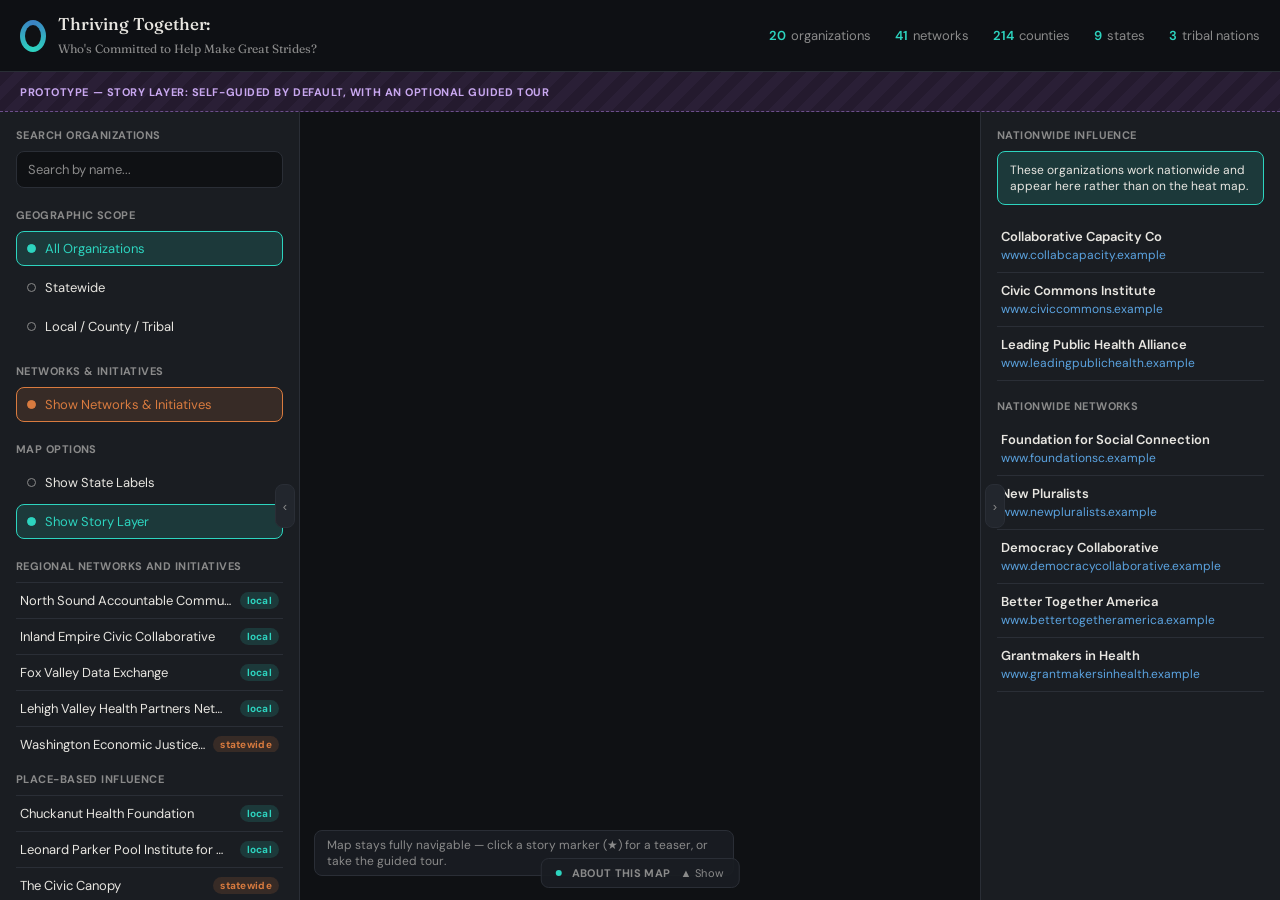
==== index.html @ 6f6ef66e "Initial commit: Rippel story-layer prototype Standalone client demo of a story layer on top of the T" ====
<!DOCTYPE html>
<html lang="en">
<head>
<meta charset="UTF-8" />
<meta name="viewport" content="width=device-width, initial-scale=1.0" />
<title>Story Layer Prototype — Internal Demo</title>
<link href="https://api.mapbox.com/mapbox-gl-js/v3.6.0/mapbox-gl.css" rel="stylesheet" />
<link rel="preconnect" href="https://fonts.googleapis.com" />
<link rel="preconnect" href="https://fonts.gstatic.com" crossorigin />
<link href="https://fonts.googleapis.com/css2?family=Fraunces:opsz,wght@9..144,400;9..144,500;9..144,600&family=DM+Sans:wght@400;500;600&display=swap" rel="stylesheet" />
<link rel="stylesheet" href="css/style.css" />
</head>
<body>

<!-- ============================================================
     REAL SITE CHROME — replicates the live Thriving Together map
     (header, stat bar, Filters panel, Nationwide Influence panel).
     Everything in this block mirrors the live map's actual layout.
     ============================================================ -->
<header class="top-nav">
  <div class="header-brand">
    <div class="logo-mark"></div>
    <div>
      <h1>Thriving Together:<br /><span>Who's Committed to Help Make Great Strides?</span></h1>
    </div>
  </div>
  <div class="stat-bar">
    <div class="stat"><span class="stat-value" id="stat-organizations">—</span><span class="stat-label">organizations</span></div>
    <div class="stat"><span class="stat-value" id="stat-networks">—</span><span class="stat-label">networks</span></div>
    <div class="stat"><span class="stat-value" id="stat-counties">—</span><span class="stat-label">counties</span></div>
    <div class="stat"><span class="stat-value" id="stat-states">—</span><span class="stat-label">states</span></div>
    <div class="stat"><span class="stat-value" id="stat-tribal">—</span><span class="stat-label">tribal nations</span></div>
  </div>
</header>

<!-- ============================================================
     PROTOTYPE-ONLY LABEL — not part of the live site. Everything below
     this line is the new "story layer" concept being pitched, clearly
     separated from the real chrome above.
     ============================================================ -->
<div class="demo-bar">
  <span class="demo-bar-label">PROTOTYPE — story layer: self-guided by default, with an optional guided tour</span>
</div>

<main class="stage">

  <!-- Persistent left Filters panel -->
  <aside class="filters-panel" id="filters-panel">
    <button class="panel-collapse-tab left" id="collapse-filters" title="Collapse">‹</button>
    <div class="filters-panel-inner">
      <div class="panel-section">
        <div class="panel-section-title">Search Organizations</div>
        <input type="text" class="search-input" id="org-search" placeholder="Search by name..." />
      </div>

      <div class="panel-section">
        <div class="panel-section-title">Geographic Scope</div>
        <label class="radio-option">
          <input type="radio" name="geo-scope" value="all" checked />
          <span class="radio-dot"></span> All Organizations
        </label>
        <label class="radio-option">
          <input type="radio" name="geo-scope" value="statewide" />
          <span class="radio-dot"></span> Statewide
        </label>
        <label class="radio-option">
          <input type="radio" name="geo-scope" value="local" />
          <span class="radio-dot"></span> Local / County / Tribal
        </label>
      </div>

      <div class="panel-section">
        <div class="panel-section-title">Networks &amp; Initiatives</div>
        <label class="toggle-option amber" id="toggle-networks-label">
          <input type="checkbox" id="toggle-networks" data-layer="regions" checked />
          <span class="toggle-dot"></span> Show Networks &amp; Initiatives
        </label>
      </div>

      <div class="panel-section">
        <div class="panel-section-title">Map Options</div>
        <label class="toggle-option">
          <input type="checkbox" id="toggle-state-labels" />
          <span class="toggle-dot"></span> Show State Labels
        </label>
        <label class="toggle-option teal" id="toggle-story-label">
          <input type="checkbox" id="toggle-story-layer" data-layer="stories" checked />
          <span class="toggle-dot"></span> Show Story Layer
        </label>
      </div>

      <div class="panel-section">
        <div class="panel-section-title">Regional Networks and Initiatives</div>
        <div class="scroll-list" id="list-regional-networks"></div>
      </div>

      <div class="panel-section">
        <div class="panel-section-title">Place-Based Influence</div>
        <div class="scroll-list" id="list-place-based"></div>
        <div class="list-count">23 organizations</div>
      </div>
    </div>
  </aside>

  <!-- Persistent right Nationwide Influence panel -->
  <aside class="influence-panel" id="influence-panel">
    <button class="panel-collapse-tab right" id="collapse-influence" title="Collapse">›</button>
    <div class="influence-panel-inner">
      <div class="panel-section-title">Nationwide Influence</div>
      <div class="info-box">These organizations work nationwide and appear here rather than on the heat map.</div>
      <div class="influence-list" id="list-nationwide-orgs"></div>
      <div class="panel-section-title" style="margin-top:18px;">Nationwide Networks</div>
      <div class="influence-list" id="list-nationwide-networks"></div>
    </div>
  </aside>

  <!-- ===================== UNIFIED STORY LAYER MODE ===================== -->
  <section class="screen active" id="screen-story">
    <div id="map-story" class="map"></div>

    <div id="tour-banner" class="tour-banner">
      <span class="tour-banner-text">🧭 Prefer a guided walkthrough?</span>
      <button class="tour-banner-cta">Take a guided tour of stories</button>
      <button class="tour-banner-dismiss" title="Dismiss">×</button>
    </div>

    <button id="exit-tour-btn" class="exit-tour-btn">Exit tour ×</button>

    <aside id="guided-panel" class="guided-panel hidden"></aside>

    <p class="mode-caption">Map stays fully navigable — click a story marker (★) for a teaser, or take the guided tour.</p>
  </section>

  <div class="about-bar" id="about-bar">
    <span class="about-bar-dot"></span> ABOUT THIS MAP
    <span class="about-bar-toggle">▲ Show</span>
  </div>

</main>

<script src="https://api.mapbox.com/mapbox-gl-js/v3.6.0/mapbox-gl.js"></script>
<script src="js/config.js"></script>
<script src="js/data.js"></script>
<script src="js/map-common.js"></script>
<script src="js/mode-story.js"></script>
<script src="js/filters-panel.js"></script>
<script src="js/app.js"></script>
</body>
</html>
---- css/style.css ----
/* ---------------------------------------------------------------------------
   Design tokens pulled directly from the live Thriving Together map
   (annacncl.github.io/Count-Me-In-Live-Map) so this prototype reads as
   something that could actually sit on top of it.
--------------------------------------------------------------------------- */
:root {
  --bg: #0f1114;
  --surface: #1a1d22;
  --surface-hover: #22262d;
  --border: #2a2e36;
  --text: #e8e6e1;
  --text-dim: #8a8a8a;
  --accent: #3b82c4;
  --accent-light: #5ba3e0;
  --teal: #2dd4bf;
  --teal-dim: rgba(45, 212, 191, 0.15);
  --amber: #d97b3f;
  --amber-dim: rgba(217, 123, 63, 0.15);
  --radius: 8px;
  --radius-lg: 14px;
  --font-serif: "Fraunces", serif;
  --font-sans: "DM Sans", -apple-system, BlinkMacSystemFont, sans-serif;
  --filters-w: 300px;
  --influence-w: 300px;
  --header-h: 72px;
  --demo-bar-h: 40px;
}

* { box-sizing: border-box; }
html, body {
  height: 100%;
  margin: 0;
  font-family: var(--font-sans);
  background: var(--bg);
  color: var(--text);
}

/* ===========================================================================
   REAL SITE CHROME — header, stat bar, Filters panel, Nationwide Influence
   panel. Styled to match the live map as closely as possible.
=========================================================================== */

.top-nav {
  height: var(--header-h);
  display: flex;
  align-items: center;
  justify-content: space-between;
  padding: 0 20px;
  background: rgba(15, 17, 20, 0.92);
  border-bottom: 1px solid var(--border);
  color: var(--text);
}
.header-brand { display: flex; align-items: center; gap: 12px; }
.logo-mark {
  width: 26px;
  height: 32px;
  border-radius: 50%;
  position: relative;
  background: conic-gradient(from 180deg, var(--teal), var(--accent), var(--teal));
  flex-shrink: 0;
}
.logo-mark::after {
  content: "";
  position: absolute;
  inset: 5px;
  border-radius: 50%;
  background: var(--bg);
}
.header-brand h1 {
  margin: 0;
  font-family: var(--font-serif);
  font-size: 17px;
  font-weight: 500;
  line-height: 1.35;
  color: var(--text);
}
.header-brand h1 span {
  font-size: 12px;
  font-weight: 400;
  color: var(--text-dim);
}

.stat-bar { display: flex; gap: 24px; }
.stat { display: flex; align-items: baseline; gap: 5px; font-size: 13px; }
.stat-value { color: var(--teal); font-weight: 600; }
.stat-label { color: var(--text-dim); }

/* ------------------------------- Demo bar --------------------------------- */
.demo-bar {
  height: var(--demo-bar-h);
  display: flex;
  align-items: center;
  gap: 14px;
  padding: 0 20px;
  background: repeating-linear-gradient(135deg, #241a2e, #241a2e 10px, #2a1f36 10px, #2a1f36 20px);
  border-bottom: 1px dashed #6b4f8a;
}
.demo-bar-label {
  font-size: 11px;
  font-weight: 700;
  letter-spacing: 0.05em;
  text-transform: uppercase;
  color: #c9a8f0;
}

/* --------------------------------- Stage --------------------------------- */
.stage {
  position: relative;
  height: calc(100vh - var(--header-h) - var(--demo-bar-h));
  width: 100%;
  overflow: hidden;
}
.screen {
  position: absolute;
  inset: 0;
  display: none;
}
.screen.active { display: block; }
.map {
  position: absolute;
  top: 0;
  bottom: 0;
  left: var(--filters-w);
  right: var(--influence-w);
  transition: left 0.2s, right 0.2s;
}

.mode-caption {
  position: absolute;
  left: calc(var(--filters-w) + 14px);
  bottom: 12px;
  z-index: 5;
  background: rgba(26, 29, 34, 0.92);
  border: 1px solid var(--border);
  padding: 6px 12px;
  border-radius: var(--radius);
  font-size: 12px;
  color: var(--text-dim);
  max-width: 420px;
  pointer-events: none;
  transition: left 0.2s;
}

/* ------------------------------ Side panels -------------------------------- */
.filters-panel, .influence-panel {
  position: absolute;
  top: 0;
  bottom: 0;
  z-index: 4;
  background: var(--surface);
  overflow: hidden;
  transition: width 0.2s;
}
.filters-panel { left: 0; width: var(--filters-w); border-right: 1px solid var(--border); }
.influence-panel { right: 0; width: var(--influence-w); border-left: 1px solid var(--border); }
.filters-panel.collapsed, .influence-panel.collapsed { width: 28px; }
.filters-panel.collapsed .filters-panel-inner,
.influence-panel.collapsed .influence-panel-inner { display: none; }

.filters-panel-inner, .influence-panel-inner {
  height: 100%;
  overflow-y: auto;
  padding: 16px 16px 30px;
}

.panel-collapse-tab {
  position: absolute;
  top: 50%;
  transform: translateY(-50%);
  width: 20px;
  height: 44px;
  background: var(--surface-hover);
  border: 1px solid var(--border);
  color: var(--text-dim);
  border-radius: var(--radius);
  cursor: pointer;
  z-index: 5;
  font-size: 13px;
}
.panel-collapse-tab.left { right: 4px; }
.panel-collapse-tab.right { left: 4px; }
.panel-collapse-tab:hover { color: var(--text); background: var(--surface); }

.panel-section { margin-bottom: 20px; }
.panel-section-title {
  font-weight: 700;
  font-size: 11px;
  text-transform: uppercase;
  letter-spacing: 0.04em;
  color: var(--text-dim);
  margin-bottom: 9px;
}

.search-input {
  width: 100%;
  background: var(--bg);
  border: 1px solid var(--border);
  color: var(--text);
  padding: 9px 11px;
  border-radius: var(--radius);
  font-family: var(--font-sans);
  font-size: 13px;
}
.search-input::placeholder { color: var(--text-dim); }
.search-input:focus { outline: none; border-color: var(--teal); }

.radio-option, .toggle-option {
  display: flex;
  align-items: center;
  gap: 9px;
  padding: 8px 10px;
  border: 1px solid transparent;
  border-radius: var(--radius);
  font-size: 13px;
  cursor: pointer;
  color: var(--text);
  margin-bottom: 4px;
}
.radio-option input, .toggle-option input { display: none; }
.radio-dot, .toggle-dot {
  width: 9px;
  height: 9px;
  border-radius: 50%;
  border: 1.5px solid var(--text-dim);
  flex-shrink: 0;
}
.radio-option:has(input:checked) {
  background: var(--teal-dim);
  border-color: var(--teal);
  color: var(--teal);
}
.radio-option:has(input:checked) .radio-dot { background: var(--teal); border-color: var(--teal); }

.toggle-option:has(input:checked) {
  background: var(--surface-hover);
  border-color: var(--border);
}
.toggle-option.amber:has(input:checked) { background: var(--amber-dim); border-color: var(--amber); color: var(--amber); }
.toggle-option.amber:has(input:checked) .toggle-dot { background: var(--amber); border-color: var(--amber); }
.toggle-option.teal:has(input:checked) { background: var(--teal-dim); border-color: var(--teal); color: var(--teal); }
.toggle-option.teal:has(input:checked) .toggle-dot { background: var(--teal); border-color: var(--teal); }

.scroll-list {
  max-height: 170px;
  overflow-y: auto;
  border-top: 1px solid var(--border);
}
.list-item {
  display: flex;
  align-items: center;
  justify-content: space-between;
  gap: 8px;
  padding: 9px 4px;
  border-bottom: 1px solid var(--border);
  font-size: 13px;
}
.list-item-name { overflow: hidden; text-overflow: ellipsis; white-space: nowrap; }
.list-item.hidden-by-search { display: none; }
.scope-badge {
  flex-shrink: 0;
  font-size: 10px;
  font-weight: 700;
  letter-spacing: 0.03em;
  padding: 2px 7px;
  border-radius: 20px;
}
.scope-badge.local { background: var(--teal-dim); color: var(--teal); }
.scope-badge.statewide { background: var(--amber-dim); color: var(--amber); }
.list-count { font-size: 12px; color: var(--text-dim); margin-top: 6px; }

.info-box {
  background: var(--teal-dim);
  border: 1px solid var(--teal);
  border-radius: var(--radius);
  padding: 10px 12px;
  font-size: 12px;
  color: var(--text);
  margin-bottom: 14px;
}
.influence-list .list-item { display: block; }
.influence-list .list-item-name { display: block; font-weight: 600; color: var(--text); white-space: normal; }
.influence-list .list-item-url { display: block; font-size: 12px; color: var(--accent-light); margin-top: 2px; }

.about-bar {
  position: absolute;
  left: 50%;
  bottom: 12px;
  transform: translateX(-50%);
  z-index: 5;
  display: flex;
  align-items: center;
  gap: 10px;
  background: rgba(26, 29, 34, 0.92);
  border: 1px solid var(--border);
  border-radius: var(--radius);
  padding: 7px 14px;
  font-size: 11px;
  font-weight: 700;
  letter-spacing: 0.03em;
  color: var(--text-dim);
}
.about-bar-dot { width: 6px; height: 6px; border-radius: 50%; background: var(--teal); }
.about-bar-toggle { color: var(--text-dim); font-weight: 400; }

/* -------------------------- Mapbox control chrome -------------------------- */
.mapboxgl-ctrl-group {
  background: var(--surface);
  border: 1px solid var(--border);
  border-radius: var(--radius);
  overflow: hidden;
}
.mapboxgl-ctrl-group button {
  background: var(--surface) !important;
}
.mapboxgl-ctrl-group button:hover { background: var(--surface-hover) !important; }
.mapboxgl-ctrl-icon { filter: invert(1) brightness(1.6); }
.mapboxgl-ctrl-attrib { background: rgba(15, 17, 20, 0.7) !important; }
.mapboxgl-ctrl-attrib a { color: var(--text-dim) !important; }

/* --------------------------------- Popups --------------------------------- */
.mapboxgl-popup {
  z-index: 20; /* always paint above the side panels, never hidden/clipped under them */
  max-width: 260px !important;
}
.mapboxgl-popup-content {
  padding: 0;
  overflow: hidden;
  border-radius: var(--radius-lg);
  background: var(--surface);
  border: 1px solid var(--border);
  color: var(--text);
  max-height: min(70vh, 420px);
  display: flex;
  flex-direction: column;
}
.mapboxgl-popup-tip { border-top-color: var(--surface) !important; border-bottom-color: var(--surface) !important; }
.mapboxgl-popup-close-button { color: var(--text-dim); font-size: 16px; }
.mapboxgl-popup-close-button:hover { color: var(--text); background: transparent; }

.plain-popup { padding: 12px 14px; font-size: 13px; font-family: var(--font-sans); }
.plain-popup strong { color: var(--text); }
.plain-popup ul { margin: 6px 0 0; padding-left: 16px; }
.plain-popup a { color: var(--accent-light); }

.teaser-popup { width: 240px; display: flex; flex-direction: column; min-height: 0; }
.teaser-series-tag {
  flex-shrink: 0;
  background: var(--teal-dim);
  color: var(--teal);
  font-size: 10px;
  font-weight: 700;
  text-transform: uppercase;
  letter-spacing: 0.04em;
  text-align: center;
  padding: 6px 10px;
}
.teaser-image { width: 100%; height: 140px; object-fit: cover; display: block; flex-shrink: 0; }
.teaser-body { padding: 12px 14px 14px; overflow-y: auto; min-height: 0; }
.teaser-body h3 { margin: 6px 0 2px; font-size: 15px; font-family: var(--font-serif); font-weight: 500; color: var(--text); }
.format-badge {
  display: inline-block;
  font-size: 11px;
  font-weight: 600;
  background: var(--teal-dim);
  color: var(--teal);
  padding: 2px 8px;
  border-radius: 20px;
}
.teaser-geo { margin: 0; font-size: 12px; color: var(--text-dim); }
.teaser-excerpt { font-size: 13px; line-height: 1.4; margin: 8px 0 10px; color: var(--text); }
.teaser-link { font-size: 13px; font-weight: 600; color: var(--teal); text-decoration: none; }
.teaser-link:hover { text-decoration: underline; }

.teaser-tabs { display: flex; border-bottom: 1px solid var(--border); flex-shrink: 0; }
.teaser-tab {
  flex: 1;
  background: var(--bg);
  border: none;
  padding: 8px 4px;
  font-size: 11px;
  font-family: var(--font-sans);
  cursor: pointer;
  color: var(--text-dim);
}
.teaser-tab.active { background: var(--surface); color: var(--text); font-weight: 600; box-shadow: inset 0 -2px 0 var(--teal); }

/* ------------------------------ Guided panel ------------------------------ */
.guided-panel {
  position: absolute;
  top: 0;
  right: var(--influence-w);
  width: 360px;
  height: 100%;
  background: var(--surface);
  border-left: 1px solid var(--border);
  padding: 20px 22px;
  overflow-y: auto;
  color: var(--text);
  z-index: 3;
  transition: right 0.2s;
}
.guided-panel.hidden { display: none; }
.guided-eyebrow {
  font-size: 11px;
  font-weight: 700;
  text-transform: uppercase;
  letter-spacing: 0.05em;
  color: var(--teal);
}
.guided-intro {
  font-size: 13px;
  line-height: 1.5;
  color: var(--text-dim);
  margin: 6px 0 4px;
}
.guided-progress { display: flex; gap: 5px; margin: 6px 0 10px; }
.guided-progress .dot { width: 7px; height: 7px; border-radius: 50%; background: var(--border); }
.guided-progress .dot.seen { background: var(--accent); }
.guided-progress .dot.active { background: var(--teal); }
.guided-step-label {
  font-size: 11px;
  text-transform: uppercase;
  letter-spacing: 0.04em;
  color: var(--text-dim);
  margin-bottom: 10px;
}
.guided-image { width: 100%; height: 150px; object-fit: cover; border-radius: var(--radius); margin-bottom: 10px; }
.guided-panel h3 { margin: 8px 0 2px; font-size: 17px; font-family: var(--font-serif); font-weight: 500; color: var(--text); }
.guided-nav { display: flex; justify-content: space-between; margin-top: 20px; }
.guided-nav button {
  border: 1px solid var(--border);
  background: var(--surface);
  color: var(--text);
  padding: 9px 16px;
  border-radius: var(--radius);
  font-family: var(--font-sans);
  font-size: 13px;
  cursor: pointer;
}
.guided-nav button:hover { background: var(--surface-hover); }
.guided-nav button.primary { background: var(--teal); color: var(--bg); border-color: var(--teal); font-weight: 600; }
.guided-nav button.primary:hover { background: var(--accent-light); }
.guided-nav button:disabled { opacity: 0.4; cursor: default; }

/* ----------------------------- Guided tour entry ---------------------------- */
.exit-tour-btn {
  position: absolute;
  top: 14px;
  right: calc(var(--influence-w) + 14px);
  z-index: 6;
  background: rgba(26, 29, 34, 0.92);
  border: 1px solid var(--border);
  color: var(--text);
  padding: 8px 14px;
  border-radius: 20px;
  font-family: var(--font-sans);
  font-size: 12px;
  cursor: pointer;
  opacity: 0;
  pointer-events: none;
  transition: opacity 0.2s, right 0.2s;
}
.exit-tour-btn.visible { opacity: 1; pointer-events: auto; }

.tour-banner {
  position: absolute;
  left: 50%;
  top: 14px;
  transform: translateX(-50%);
  z-index: 6;
  display: flex;
  align-items: center;
  gap: 10px;
  background: rgba(26, 29, 34, 0.96);
  border: 1px solid var(--border);
  border-radius: 22px;
  padding: 8px 8px 8px 16px;
  opacity: 0;
  pointer-events: none;
  transition: opacity 0.2s;
}
.tour-banner.visible { opacity: 1; pointer-events: auto; }
.tour-banner-text { font-size: 13px; color: var(--text); white-space: nowrap; }
.tour-banner-cta {
  background: var(--teal);
  color: var(--bg);
  border: none;
  padding: 7px 16px;
  border-radius: 18px;
  font-family: var(--font-sans);
  font-size: 12px;
  font-weight: 600;
  cursor: pointer;
  white-space: nowrap;
}
.tour-banner-cta:hover { background: var(--accent-light); }
.tour-banner-dismiss {
  background: transparent;
  border: none;
  color: var(--text-dim);
  font-size: 16px;
  line-height: 1;
  cursor: pointer;
  padding: 4px 6px;
}
.tour-banner-dismiss:hover { color: var(--text); }
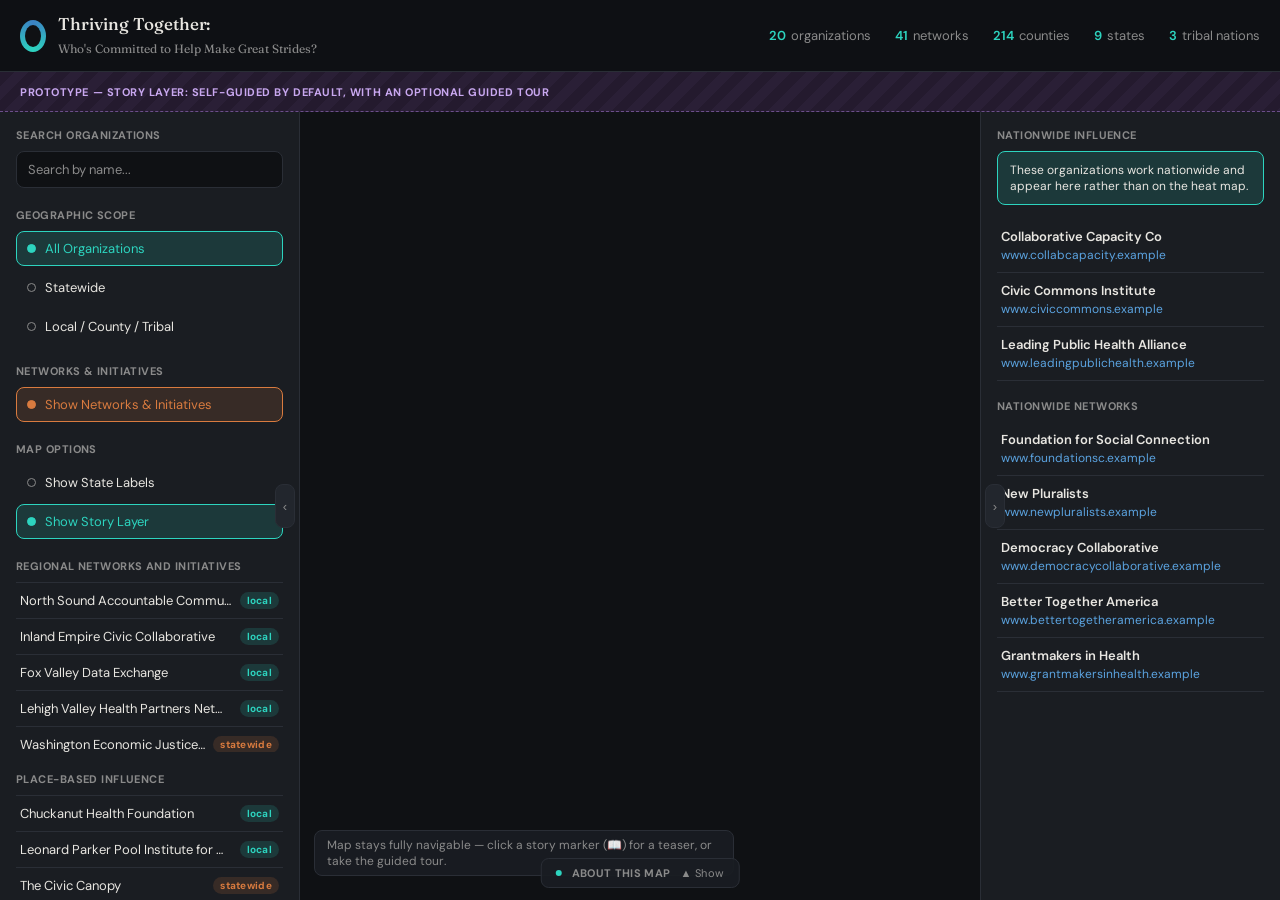
==== commit 1d5bc977: "Swap star marker for an open-book icon on story points Story markers now use a custom SVG icon-image" ====
--- a/index.html
+++ b/index.html
@@ -128,7 +128,7 @@
 
     <aside id="guided-panel" class="guided-panel hidden"></aside>
 
-    <p class="mode-caption">Map stays fully navigable — click a story marker (★) for a teaser, or take the guided tour.</p>
+    <p class="mode-caption">Map stays fully navigable — click a story marker (📖) for a teaser, or take the guided tour.</p>
   </section>
 
   <div class="about-bar" id="about-bar">
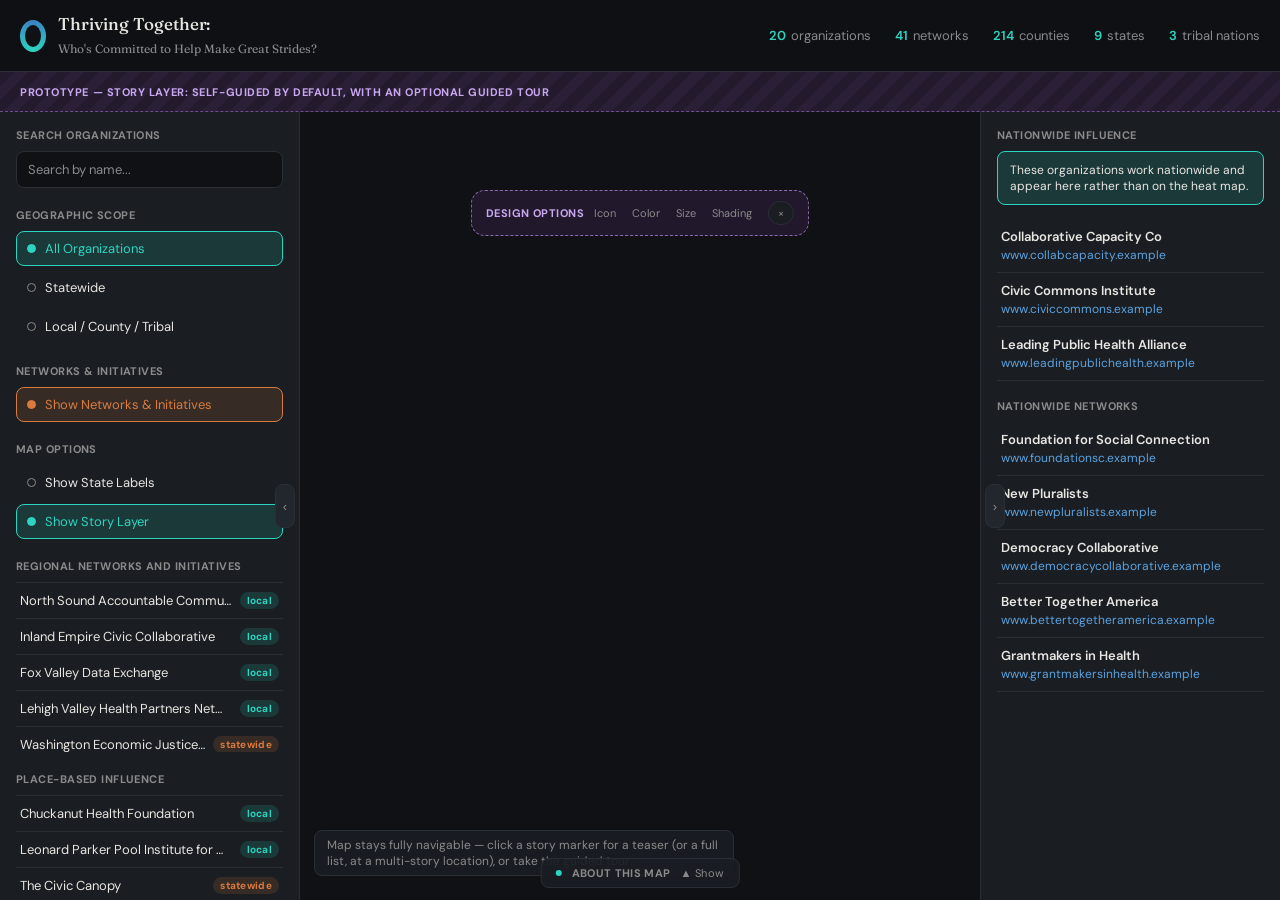
==== commit d4580084: "Implement client meeting feedback round 2 - Multi-story locations get a pulsing hotspot ring instead" ====
--- a/index.html
+++ b/index.html
@@ -128,7 +128,19 @@
 
     <aside id="guided-panel" class="guided-panel hidden"></aside>
 
-    <p class="mode-caption">Map stays fully navigable — click a story marker (📖) for a teaser, or take the guided tour.</p>
+    <p class="mode-caption">Map stays fully navigable — click a story marker for a teaser (or a full list, at a multi-story location), or take the guided tour.</p>
+
+    <!-- DEV-ONLY comparison tool for the client call — not part of the
+         pitched product. See js/design-variants.js. -->
+    <div id="design-variants" class="design-variants">
+      <span class="design-variants-label">Design options</span>
+      <div class="design-variants-group"><span>Icon</span><div id="dv-icon"></div></div>
+      <div class="design-variants-group"><span>Color</span><div id="dv-color"></div></div>
+      <div class="design-variants-group"><span>Size</span><div id="dv-size"></div></div>
+      <div class="design-variants-group"><span>Shading</span><div id="dv-shading"></div></div>
+      <button id="design-variants-close" title="Hide">×</button>
+    </div>
+    <button id="design-variants-toggle-collapsed" class="design-variants-toggle-collapsed hidden">Design options ▾</button>
   </section>
 
   <div class="about-bar" id="about-bar">
@@ -145,5 +157,6 @@
 <script src="js/mode-story.js"></script>
 <script src="js/filters-panel.js"></script>
 <script src="js/app.js"></script>
+<script src="js/design-variants.js"></script>
 </body>
 </html>
--- a/css/style.css
+++ b/css/style.css
@@ -22,6 +22,7 @@
   --font-sans: "DM Sans", -apple-system, BlinkMacSystemFont, sans-serif;
   --filters-w: 300px;
   --influence-w: 300px;
+  --story-panel-w: 0px;
   --header-h: 72px;
   --demo-bar-h: 40px;
 }
@@ -121,7 +122,7 @@
   top: 0;
   bottom: 0;
   left: var(--filters-w);
-  right: var(--influence-w);
+  right: calc(var(--influence-w) + var(--story-panel-w));
   transition: left 0.2s, right 0.2s;
 }
 
@@ -504,3 +505,159 @@
   padding: 4px 6px;
 }
 .tour-banner-dismiss:hover { color: var(--text); }
+
+/* ------------------------- Multi-story hotspot pulse ------------------------
+   DOM marker (not a WebGL layer) so it can use a real CSS animation. A
+   hollow ring with a transparent center — the icon underneath always shows
+   through, regardless of DOM stacking order. Deliberately not a number. */
+.story-hotspot-pulse {
+  width: 34px;
+  height: 34px;
+  border-radius: 50%;
+  border: 2px solid var(--teal);
+  background: transparent;
+  pointer-events: none;
+  animation: story-pulse 2.2s ease-out infinite;
+}
+@keyframes story-pulse {
+  0% { transform: scale(0.55); opacity: 0.9; }
+  70% { transform: scale(1.7); opacity: 0; }
+  100% { transform: scale(1.7); opacity: 0; }
+}
+
+/* --------------------- Guided-tour active-stop highlight -------------------
+   Shown only around whichever location the tour is currently on, so a
+   future narration track has an obvious visual anchor to "flash" on. */
+.story-tour-highlight {
+  width: 46px;
+  height: 46px;
+  border-radius: 50%;
+  border: 2px solid var(--teal);
+  box-shadow: 0 0 0 4px rgba(45, 212, 191, 0.25);
+  background: transparent;
+  pointer-events: none;
+  animation: story-tour-glow 1.6s ease-in-out infinite;
+}
+@keyframes story-tour-glow {
+  0%, 100% { box-shadow: 0 0 0 4px rgba(45, 212, 191, 0.25); }
+  50% { box-shadow: 0 0 0 9px rgba(45, 212, 191, 0.12); }
+}
+
+/* ------------------------------ Media embeds -------------------------------
+   Responsive 16:9 wrapper for an embedded YouTube iframe or hosted video,
+   used in place of a static image wherever a story has `media`. */
+.story-media-embed {
+  position: relative;
+  width: 100%;
+  padding-top: 56.25%;
+  background: #000;
+  flex-shrink: 0;
+}
+.story-media-embed iframe,
+.story-media-embed video {
+  position: absolute;
+  inset: 0;
+  width: 100%;
+  height: 100%;
+  border: none;
+  display: block;
+}
+
+/* --------------------------- Story panel (shared) ---------------------------
+   Cluster panel (self-guided, multi-story click) and every guided-tour step
+   share this body — a list of "story cards" instead of tab-switching
+   through separate popups one at a time. */
+.story-panel-geo { margin: 10px 0 0; font-size: 17px; font-family: var(--font-serif); font-weight: 500; color: var(--text); }
+.story-panel-subtitle { margin: 2px 0 0; font-size: 12px; color: var(--text-dim); }
+.story-panel-label {
+  margin: 10px 0 8px;
+  font-size: 11px;
+  font-weight: 700;
+  text-transform: uppercase;
+  letter-spacing: 0.04em;
+  color: var(--teal);
+}
+.story-panel-cards { display: flex; flex-direction: column; gap: 14px; }
+.story-card {
+  border: 1px solid var(--border);
+  border-radius: var(--radius);
+  overflow: hidden;
+  background: var(--bg);
+}
+.story-card-image { width: 100%; height: 130px; object-fit: cover; display: block; }
+.story-card-body { padding: 10px 12px 12px; }
+.story-card-body h3 { margin: 6px 0 2px; font-size: 14px; font-family: var(--font-serif); font-weight: 500; color: var(--text); }
+
+/* ---------------------------- Design Variants panel -------------------------
+   Dev-only comparison tool for the client call — NOT part of the pitched
+   product, clearly labeled, safe to delete once decisions are made. */
+.design-variants {
+  position: absolute;
+  left: 50%;
+  top: 78px; /* below .tour-banner, which shares the same centered top-14px slot */
+  transform: translateX(-50%);
+  z-index: 2; /* above the bare map, but tucks behind the story/cluster/tour panel (z-index 3) and side panels (4) when they overlap */
+  background: rgba(36, 26, 46, 0.96);
+  border: 1px dashed #8a6bb0;
+  border-radius: var(--radius-lg);
+  padding: 10px 14px;
+  font-size: 11px;
+  color: var(--text);
+  display: flex;
+  flex-wrap: wrap;
+  align-items: center;
+  gap: 10px;
+  max-width: 90vw;
+}
+.design-variants.hidden { display: none; }
+.design-variants-label {
+  font-weight: 700;
+  text-transform: uppercase;
+  letter-spacing: 0.04em;
+  color: #c9a8f0;
+  white-space: nowrap;
+}
+.design-variants-group { display: flex; align-items: center; gap: 4px; }
+.design-variants-group span { color: var(--text-dim); margin-right: 2px; white-space: nowrap; }
+.design-variants button {
+  background: var(--surface);
+  border: 1px solid var(--border);
+  color: var(--text-dim);
+  padding: 4px 9px;
+  border-radius: 20px;
+  font-family: var(--font-sans);
+  font-size: 11px;
+  cursor: pointer;
+}
+.design-variants button:hover { color: var(--text); }
+.design-variants button.active { background: var(--teal-dim); border-color: var(--teal); color: var(--teal); font-weight: 600; }
+.design-variants-toggle-collapsed {
+  position: absolute;
+  left: 50%;
+  top: 78px;
+  transform: translateX(-50%);
+  z-index: 2;
+  background: rgba(36, 26, 46, 0.96);
+  border: 1px dashed #8a6bb0;
+  border-radius: 20px;
+  padding: 6px 12px;
+  font-size: 11px;
+  font-weight: 700;
+  color: #c9a8f0;
+  cursor: pointer;
+}
+.design-variants-toggle-collapsed.hidden { display: none; }
+
+/* ------------------------------- Mobile layout -------------------------------
+   This prototype previously had zero @media rules at all — built for a
+   laptop-in-a-meeting demo. This is a first, minimal pass so the client's
+   phone/mobile question is actually testable: both side panels start
+   collapsed (js/filters-panel.js applies this on load), and an open story/
+   cluster/tour panel overlays full-width instead of trying to share space
+   with an already-narrow map. */
+@media (max-width: 768px) {
+  .guided-panel { width: 100%; right: 0; }
+  .mode-caption { max-width: calc(100vw - 40px); }
+  .design-variants,
+  .design-variants-toggle-collapsed { max-width: calc(100vw - 20px); font-size: 10px; top: 96px; }
+}
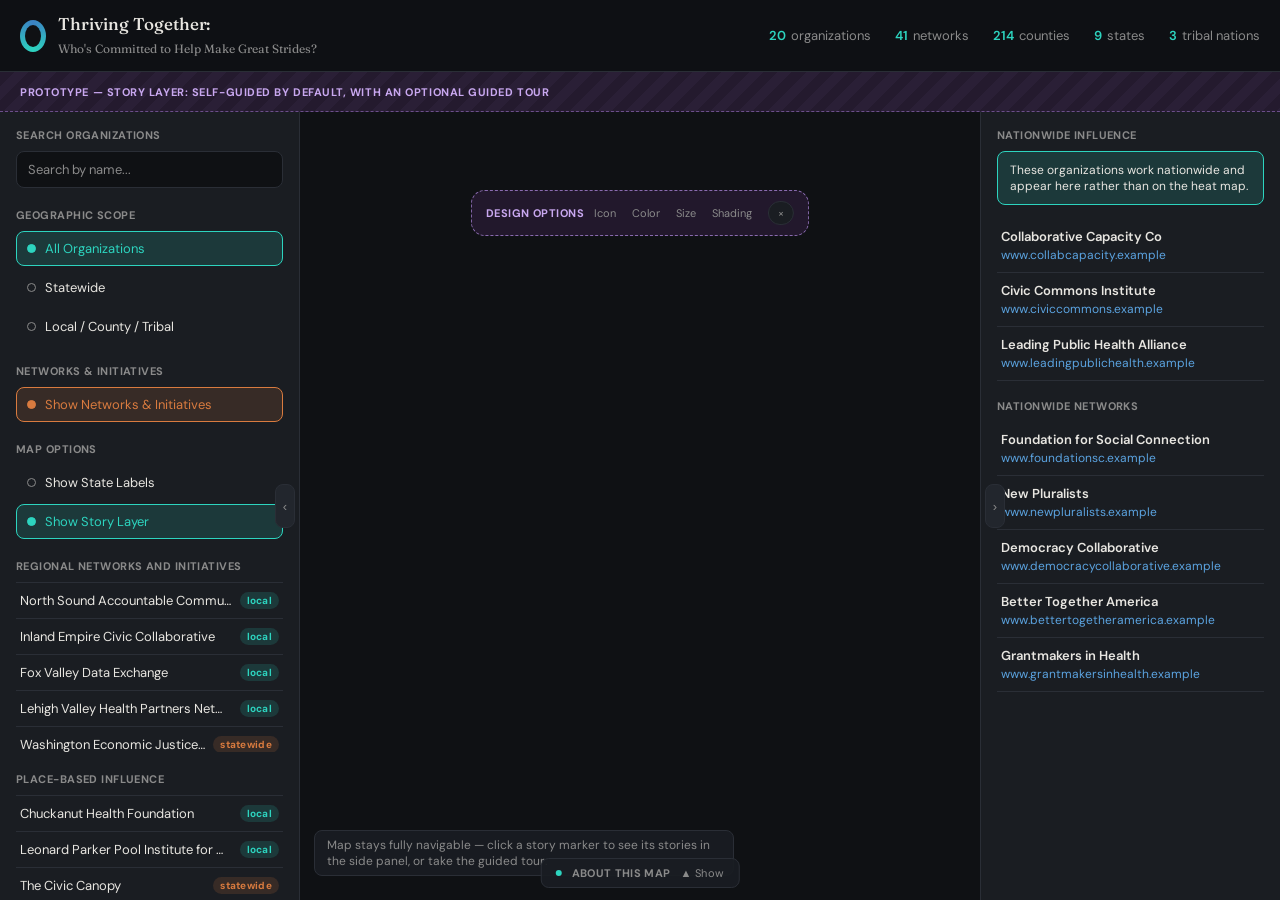
==== commit 5a7e4915: "Open every story location in the side panel, not a floating popup Single-story locations used to ope" ====
--- a/index.html
+++ b/index.html
@@ -128,7 +128,7 @@
 
     <aside id="guided-panel" class="guided-panel hidden"></aside>
 
-    <p class="mode-caption">Map stays fully navigable — click a story marker for a teaser (or a full list, at a multi-story location), or take the guided tour.</p>
+    <p class="mode-caption">Map stays fully navigable — click a story marker to see its stories in the side panel, or take the guided tour.</p>
 
     <!-- DEV-ONLY comparison tool for the client call — not part of the
          pitched product. See js/design-variants.js. -->
--- a/css/style.css
+++ b/css/style.css
@@ -330,7 +330,7 @@
   background: var(--surface);
   border: 1px solid var(--border);
   color: var(--text);
-  max-height: min(70vh, 420px);
+  max-height: min(75vh, 500px);
   display: flex;
   flex-direction: column;
 }
@@ -343,21 +343,6 @@
 .plain-popup ul { margin: 6px 0 0; padding-left: 16px; }
 .plain-popup a { color: var(--accent-light); }
 
-.teaser-popup { width: 240px; display: flex; flex-direction: column; min-height: 0; }
-.teaser-series-tag {
-  flex-shrink: 0;
-  background: var(--teal-dim);
-  color: var(--teal);
-  font-size: 10px;
-  font-weight: 700;
-  text-transform: uppercase;
-  letter-spacing: 0.04em;
-  text-align: center;
-  padding: 6px 10px;
-}
-.teaser-image { width: 100%; height: 140px; object-fit: cover; display: block; flex-shrink: 0; }
-.teaser-body { padding: 12px 14px 14px; overflow-y: auto; min-height: 0; }
-.teaser-body h3 { margin: 6px 0 2px; font-size: 15px; font-family: var(--font-serif); font-weight: 500; color: var(--text); }
 .format-badge {
   display: inline-block;
   font-size: 11px;
@@ -367,7 +352,6 @@
   padding: 2px 8px;
   border-radius: 20px;
 }
-.teaser-geo { margin: 0; font-size: 12px; color: var(--text-dim); }
 .teaser-excerpt { font-size: 13px; line-height: 1.4; margin: 8px 0 10px; color: var(--text); }
 .teaser-link { font-size: 13px; font-weight: 600; color: var(--teal); text-decoration: none; }
 .teaser-link:hover { text-decoration: underline; }
@@ -390,11 +374,11 @@
   position: absolute;
   top: 0;
   right: var(--influence-w);
-  width: 360px;
+  width: 480px;
   height: 100%;
   background: var(--surface);
   border-left: 1px solid var(--border);
-  padding: 20px 22px;
+  padding: 20px 22px 0;
   overflow-y: auto;
   color: var(--text);
   z-index: 3;
@@ -427,7 +411,18 @@
 }
 .guided-image { width: 100%; height: 150px; object-fit: cover; border-radius: var(--radius); margin-bottom: 10px; }
 .guided-panel h3 { margin: 8px 0 2px; font-size: 17px; font-family: var(--font-serif); font-weight: 500; color: var(--text); }
-.guided-nav { display: flex; justify-content: space-between; margin-top: 20px; }
+/* Sticky footer: at a 3-story location you'd otherwise have to scroll past
+   every card to find Next/Back (or Close), which isn't discoverable. */
+.guided-nav {
+  display: flex;
+  justify-content: space-between;
+  position: sticky;
+  bottom: 0;
+  margin: 20px -22px 0;
+  padding: 12px 22px 20px;
+  background: var(--surface);
+  border-top: 1px solid var(--border);
+}
 .guided-nav button {
   border: 1px solid var(--border);
   background: var(--surface);
@@ -463,9 +458,17 @@
 }
 .exit-tour-btn.visible { opacity: 1; pointer-events: auto; }
 
+/* Floating overlays center on the visible map area (not the full screen),
+   so they track the side panels collapsing and the story panel opening. */
+.tour-banner,
+.design-variants,
+.design-variants-toggle-collapsed {
+  --map-center: calc(var(--filters-w) + (100% - var(--filters-w) - var(--influence-w) - var(--story-panel-w)) / 2);
+  transition: left 0.2s;
+}
 .tour-banner {
   position: absolute;
-  left: 50%;
+  left: var(--map-center);
   top: 14px;
   transform: translateX(-50%);
   z-index: 6;
@@ -505,25 +508,6 @@
   padding: 4px 6px;
 }
 .tour-banner-dismiss:hover { color: var(--text); }
-
-/* ------------------------- Multi-story hotspot pulse ------------------------
-   DOM marker (not a WebGL layer) so it can use a real CSS animation. A
-   hollow ring with a transparent center — the icon underneath always shows
-   through, regardless of DOM stacking order. Deliberately not a number. */
-.story-hotspot-pulse {
-  width: 34px;
-  height: 34px;
-  border-radius: 50%;
-  border: 2px solid var(--teal);
-  background: transparent;
-  pointer-events: none;
-  animation: story-pulse 2.2s ease-out infinite;
-}
-@keyframes story-pulse {
-  0% { transform: scale(0.55); opacity: 0.9; }
-  70% { transform: scale(1.7); opacity: 0; }
-  100% { transform: scale(1.7); opacity: 0; }
-}
 
 /* --------------------- Guided-tour active-stop highlight -------------------
    Shown only around whichever location the tour is currently on, so a
@@ -563,6 +547,15 @@
   display: block;
 }
 
+/* "external" media: partner video with no embeddable player — thumbnail +
+   play overlay linking out to the source page. */
+.story-media-external { display: block; color: #fff; text-decoration: none; overflow: hidden; }
+.story-media-external img { position: absolute; inset: 0; width: 100%; height: 100%; object-fit: cover; opacity: 0.85; transition: opacity 0.15s; }
+.story-media-external:hover img, .story-media-external:focus-visible img { opacity: 1; }
+.story-media-play { position: absolute; top: 50%; left: 50%; width: 46px; height: 46px; margin: -23px 0 0 -23px; border-radius: 50%; background: rgba(0,0,0,0.6); border: 2px solid #fff; }
+.story-media-play::after { content: ""; position: absolute; top: 50%; left: 54%; transform: translate(-50%, -50%); border-style: solid; border-width: 8px 0 8px 13px; border-color: transparent transparent transparent #fff; }
+.story-media-source { position: absolute; left: 0; right: 0; bottom: 0; padding: 6px 10px; font-size: 11px; font-weight: 600; background: linear-gradient(transparent, rgba(0,0,0,0.75)); }
+
 /* --------------------------- Story panel (shared) ---------------------------
    Cluster panel (self-guided, multi-story click) and every guided-tour step
    share this body — a list of "story cards" instead of tab-switching
@@ -593,7 +586,7 @@
    product, clearly labeled, safe to delete once decisions are made. */
 .design-variants {
   position: absolute;
-  left: 50%;
+  left: var(--map-center);
   top: 78px; /* below .tour-banner, which shares the same centered top-14px slot */
   transform: translateX(-50%);
   z-index: 2; /* above the bare map, but tucks behind the story/cluster/tour panel (z-index 3) and side panels (4) when they overlap */
@@ -633,7 +626,7 @@
 .design-variants button.active { background: var(--teal-dim); border-color: var(--teal); color: var(--teal); font-weight: 600; }
 .design-variants-toggle-collapsed {
   position: absolute;
-  left: 50%;
+  left: var(--map-center);
   top: 78px;
   transform: translateX(-50%);
   z-index: 2;
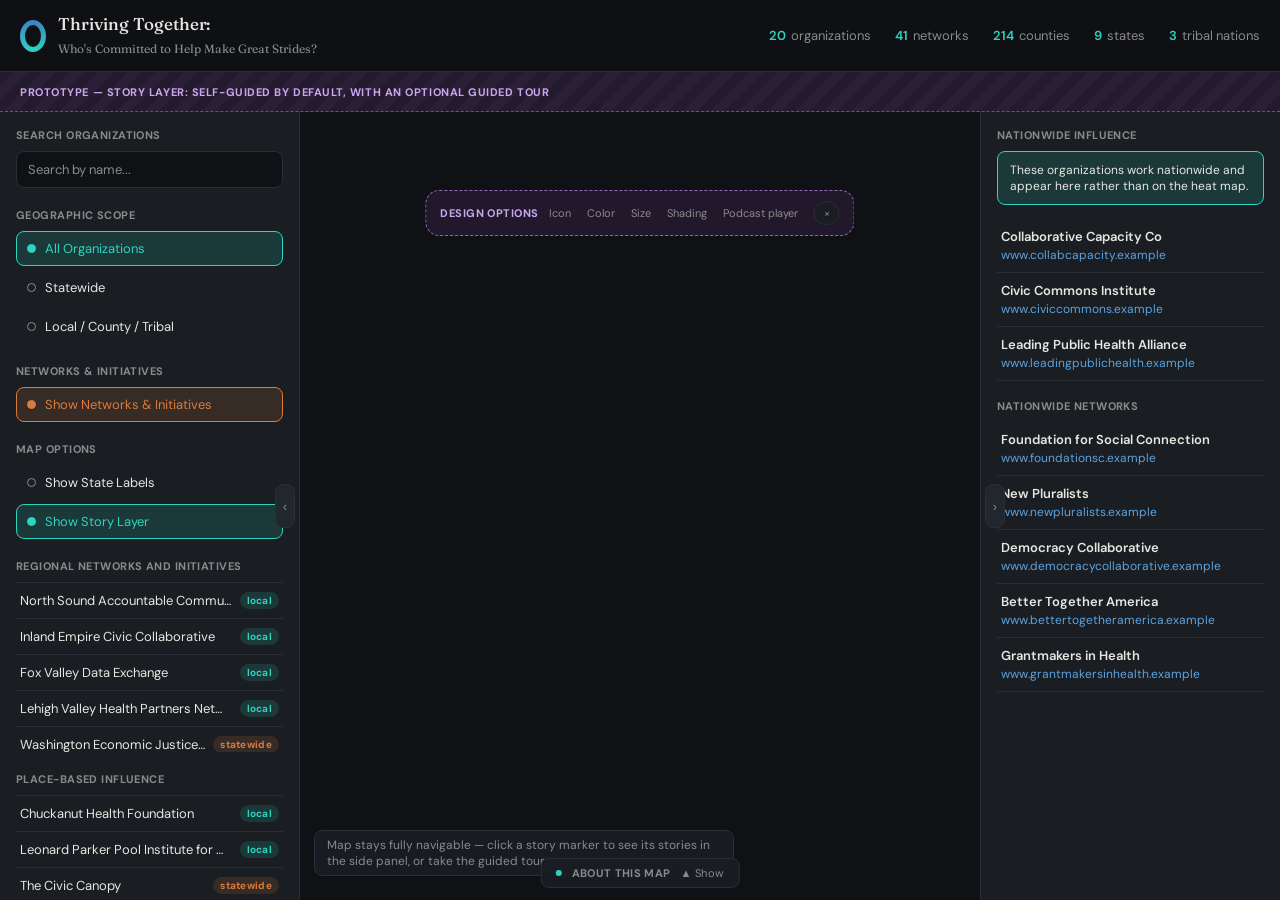
==== commit 4d32f07c: "Add Rippel's Oct 20 content; play podcasts and Fox Cities inside the map - Inland Empire: IECF Summi" ====
--- a/index.html
+++ b/index.html
@@ -138,6 +138,7 @@
       <div class="design-variants-group"><span>Color</span><div id="dv-color"></div></div>
       <div class="design-variants-group"><span>Size</span><div id="dv-size"></div></div>
       <div class="design-variants-group"><span>Shading</span><div id="dv-shading"></div></div>
+      <div class="design-variants-group"><span>Podcast player</span><div id="dv-podcast"></div></div>
       <button id="design-variants-close" title="Hide">×</button>
     </div>
     <button id="design-variants-toggle-collapsed" class="design-variants-toggle-collapsed hidden">Design options ▾</button>
--- a/css/style.css
+++ b/css/style.css
@@ -512,49 +512,58 @@
 /* --------------------- Guided-tour active-stop highlight -------------------
    Shown only around whichever location the tour is currently on, so a
    future narration track has an obvious visual anchor to "flash" on. */
+/* Also marks the selected location while the story panel is open (round
+   3). White ring + dark outline rather than teal, so it reads as "selected"
+   against the light basemap without echoing the network pins' teal. */
 .story-tour-highlight {
   width: 46px;
   height: 46px;
   border-radius: 50%;
-  border: 2px solid var(--teal);
-  box-shadow: 0 0 0 4px rgba(45, 212, 191, 0.25);
+  border: 3px solid #fff;
+  box-shadow: 0 0 0 2px #0f1114, 0 0 0 6px rgba(15, 17, 20, 0.18);
   background: transparent;
   pointer-events: none;
   animation: story-tour-glow 1.6s ease-in-out infinite;
 }
 @keyframes story-tour-glow {
-  0%, 100% { box-shadow: 0 0 0 4px rgba(45, 212, 191, 0.25); }
-  50% { box-shadow: 0 0 0 9px rgba(45, 212, 191, 0.12); }
-}
-
-/* ------------------------------ Media embeds -------------------------------
-   Responsive 16:9 wrapper for an embedded YouTube iframe or hosted video,
-   used in place of a static image wherever a story has `media`. */
-.story-media-embed {
-  position: relative;
-  width: 100%;
-  padding-top: 56.25%;
-  background: #000;
-  flex-shrink: 0;
-}
-.story-media-embed iframe,
-.story-media-embed video {
-  position: absolute;
-  inset: 0;
-  width: 100%;
-  height: 100%;
-  border: none;
-  display: block;
-}
-
-/* "external" media: partner video with no embeddable player — thumbnail +
-   play overlay linking out to the source page. */
-.story-media-external { display: block; color: #fff; text-decoration: none; overflow: hidden; }
-.story-media-external img { position: absolute; inset: 0; width: 100%; height: 100%; object-fit: cover; opacity: 0.85; transition: opacity 0.15s; }
-.story-media-external:hover img, .story-media-external:focus-visible img { opacity: 1; }
-.story-media-play { position: absolute; top: 50%; left: 50%; width: 46px; height: 46px; margin: -23px 0 0 -23px; border-radius: 50%; background: rgba(0,0,0,0.6); border: 2px solid #fff; }
-.story-media-play::after { content: ""; position: absolute; top: 50%; left: 54%; transform: translate(-50%, -50%); border-style: solid; border-width: 8px 0 8px 13px; border-color: transparent transparent transparent #fff; }
-.story-media-source { position: absolute; left: 0; right: 0; bottom: 0; padding: 6px 10px; font-size: 11px; font-weight: 600; background: linear-gradient(transparent, rgba(0,0,0,0.75)); }
+  0%, 100% { box-shadow: 0 0 0 2px #0f1114, 0 0 0 6px rgba(15, 17, 20, 0.18); }
+  50% { box-shadow: 0 0 0 2px #0f1114, 0 0 0 11px rgba(15, 17, 20, 0.08); }
+}
+
+/* ------------------------------ Story card media ------------------------------ */
+/* Story card media (round 3): one 16:9 slot on every card; only the cue
+   on top changes — play button (video), "on <source> ↗" (link-out video),
+   "Listen" chip (podcast), nothing (written). See renderMedia(). */
+.story-media { position: relative; display: block; width: 100%; aspect-ratio: 16 / 9; background: #000; overflow: hidden; flex-shrink: 0; padding: 0; border: 0; color: #fff; text-decoration: none; font: inherit; }
+.story-media > img, .story-media > iframe, .story-media > video, .story-media > .story-media-fallback { position: absolute; inset: 0; width: 100%; height: 100%; border: 0; display: block; object-fit: cover; }
+.story-media-playable { cursor: pointer; }
+.story-media-playable > img { opacity: 0.88; transition: opacity 0.15s, transform 0.3s; }
+.story-media-playable:hover > img, .story-media-playable:focus-visible > img { opacity: 1; transform: scale(1.02); }
+.story-media-playable:focus-visible { outline: 2px solid #fff; outline-offset: -4px; }
+.story-media-play { position: absolute; top: 50%; left: 50%; width: 52px; height: 52px; margin: -26px 0 0 -26px; border-radius: 50%; background: rgba(15,17,20,0.65); border: 2px solid #fff; box-shadow: 0 2px 10px rgba(0,0,0,0.35); transition: transform 0.15s, background 0.15s; }
+.story-media-play::after { content: ""; position: absolute; top: 50%; left: 54%; transform: translate(-50%, -50%); border-style: solid; border-width: 9px 0 9px 15px; border-color: transparent transparent transparent #fff; }
+.story-media-playable:hover .story-media-play { transform: scale(1.08); background: rgba(15,17,20,0.8); }
+.story-media-source { position: absolute; right: 8px; bottom: 8px; padding: 3px 8px; border-radius: 20px; font-size: 11px; font-weight: 600; background: rgba(15,17,20,0.75); }
+.story-media-chip { position: absolute; left: 8px; bottom: 8px; display: inline-flex; align-items: center; gap: 5px; padding: 3px 9px 3px 7px; border-radius: 20px; font-size: 11px; font-weight: 600; background: rgba(15,17,20,0.75); color: #fff; }
+.story-media-fallback { display: flex !important; flex-direction: column; align-items: center; justify-content: center; gap: 6px; background: linear-gradient(135deg, #1f3a2b 0%, #2f6b4f 100%); }
+.story-media-fallback-icon { font-size: 34px; line-height: 1; }
+.story-media-fallback-geo { font-size: 12px; font-weight: 600; letter-spacing: 0.04em; text-transform: uppercase; color: rgba(255,255,255,0.85); }
+
+/* Podcast audio: episode art stays, native audio bar along the bottom. */
+.story-media-audio audio { position: absolute; left: 8px; right: 8px; bottom: 8px; width: calc(100% - 16px); height: 36px; inset: auto 8px 8px 8px; object-fit: initial; }
+/* "Open the full experience" cue: expand glyph instead of the play triangle. */
+.story-media-expand::after { content: "⤢"; border: 0; left: 50%; font-size: 24px; line-height: 1; color: #fff; }
+/* Large viewer over the map for a full multimedia piece. */
+.story-viewer { position: fixed; inset: 0; z-index: 1000; display: flex; align-items: center; justify-content: center; padding: 24px; background: rgba(15,17,20,0.72); backdrop-filter: blur(3px); }
+.story-viewer-frame { display: flex; flex-direction: column; width: min(1280px, 100%); height: min(860px, 100%); background: #0f1114; border: 1px solid rgba(255,255,255,0.12); border-radius: 12px; overflow: hidden; box-shadow: 0 20px 60px rgba(0,0,0,0.5); }
+.story-viewer-bar { display: flex; align-items: center; gap: 14px; padding: 10px 12px 10px 18px; background: #1a1d22; color: #e8eaed; font-size: 13px; flex-shrink: 0; }
+.story-viewer-title { flex: 1; min-width: 0; font-weight: 600; white-space: nowrap; overflow: hidden; text-overflow: ellipsis; }
+.story-viewer-newtab { color: #9aa3ad; text-decoration: none; font-size: 12px; white-space: nowrap; }
+.story-viewer-newtab:hover { color: #fff; text-decoration: underline; }
+.story-viewer-close { width: 32px; height: 32px; border-radius: 50%; border: 1px solid rgba(255,255,255,0.2); background: transparent; color: #fff; font-size: 20px; line-height: 1; cursor: pointer; }
+.story-viewer-close:hover, .story-viewer-close:focus-visible { background: rgba(255,255,255,0.12); }
+.story-viewer-frame iframe { flex: 1; width: 100%; border: 0; background: #fff; }
+@media (max-width: 768px) { .story-viewer { padding: 0; } .story-viewer-frame { border-radius: 0; height: 100%; } .story-viewer-newtab { display: none; } }
 
 /* --------------------------- Story panel (shared) ---------------------------
    Cluster panel (self-guided, multi-story click) and every guided-tour step
@@ -577,7 +586,6 @@
   overflow: hidden;
   background: var(--bg);
 }
-.story-card-image { width: 100%; height: 130px; object-fit: cover; display: block; }
 .story-card-body { padding: 10px 12px 12px; }
 .story-card-body h3 { margin: 6px 0 2px; font-size: 14px; font-family: var(--font-serif); font-weight: 500; color: var(--text); }
 
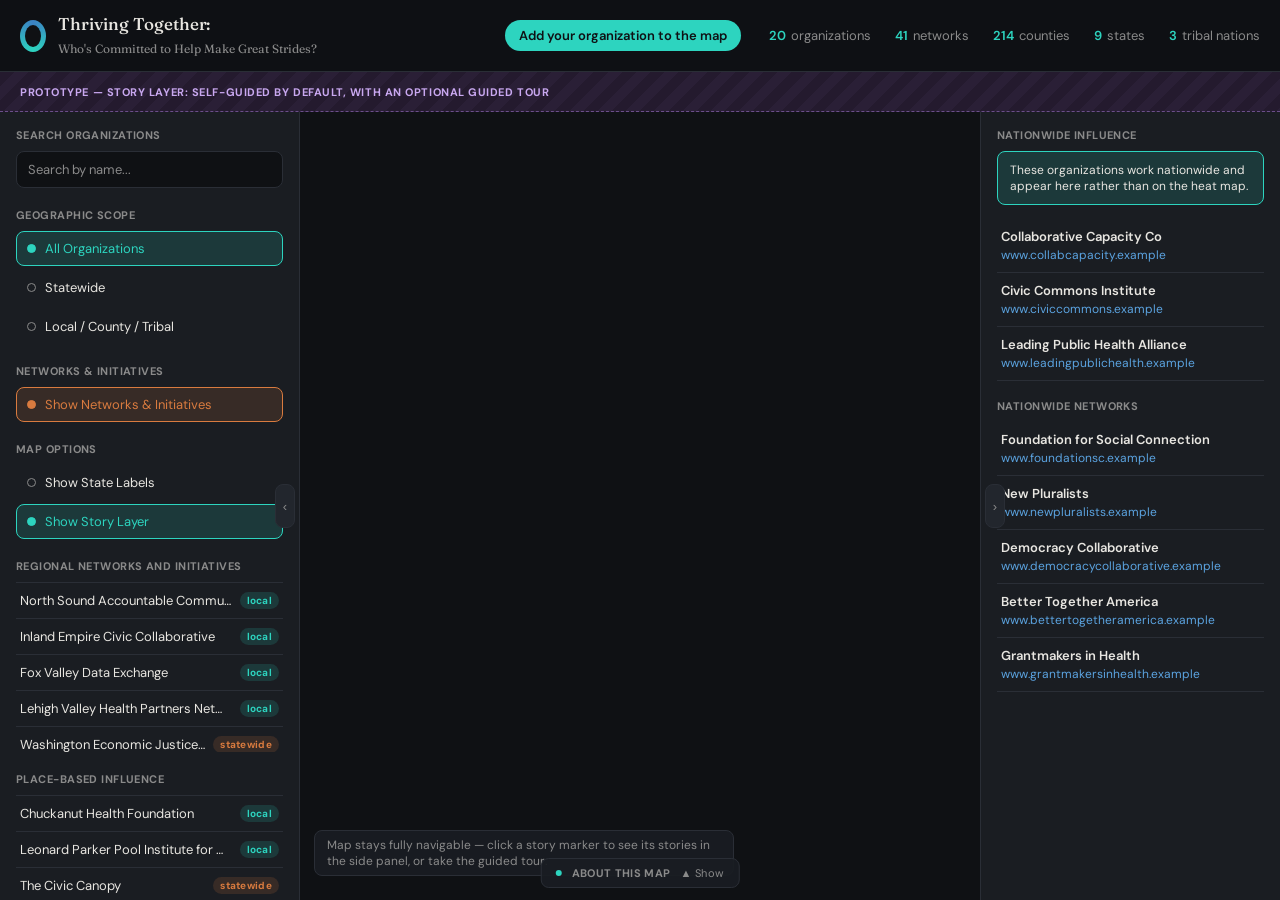
==== commit bba2fa89: "Apply Oct 21 call decisions; remove the Design Options panel - Settle the look and delete the compar" ====
--- a/index.html
+++ b/index.html
@@ -24,6 +24,9 @@
       <h1>Thriving Together:<br /><span>Who's Committed to Help Make Great Strides?</span></h1>
     </div>
   </div>
+  <!-- Agreed Oct 21: an obvious way into the Count Me In form from the map
+       (rippel.org/count-me-in/ is Rippel's own link to the Airtable form). -->
+  <a class="header-cta" href="https://rippel.org/count-me-in/" target="_blank" rel="noopener">Add your organization to the map</a>
   <div class="stat-bar">
     <div class="stat"><span class="stat-value" id="stat-organizations">—</span><span class="stat-label">organizations</span></div>
     <div class="stat"><span class="stat-value" id="stat-networks">—</span><span class="stat-label">networks</span></div>
@@ -130,18 +133,6 @@
 
     <p class="mode-caption">Map stays fully navigable — click a story marker to see its stories in the side panel, or take the guided tour.</p>
 
-    <!-- DEV-ONLY comparison tool for the client call — not part of the
-         pitched product. See js/design-variants.js. -->
-    <div id="design-variants" class="design-variants">
-      <span class="design-variants-label">Design options</span>
-      <div class="design-variants-group"><span>Icon</span><div id="dv-icon"></div></div>
-      <div class="design-variants-group"><span>Color</span><div id="dv-color"></div></div>
-      <div class="design-variants-group"><span>Size</span><div id="dv-size"></div></div>
-      <div class="design-variants-group"><span>Shading</span><div id="dv-shading"></div></div>
-      <div class="design-variants-group"><span>Podcast player</span><div id="dv-podcast"></div></div>
-      <button id="design-variants-close" title="Hide">×</button>
-    </div>
-    <button id="design-variants-toggle-collapsed" class="design-variants-toggle-collapsed hidden">Design options ▾</button>
   </section>
 
   <div class="about-bar" id="about-bar">
@@ -158,6 +149,5 @@
 <script src="js/mode-story.js"></script>
 <script src="js/filters-panel.js"></script>
 <script src="js/app.js"></script>
-<script src="js/design-variants.js"></script>
 </body>
 </html>
--- a/css/style.css
+++ b/css/style.css
@@ -52,6 +52,20 @@
   color: var(--text);
 }
 .header-brand { display: flex; align-items: center; gap: 12px; }
+/* "Add your organization to the map" — links to the Count Me In form. */
+.header-cta {
+  margin-left: auto;
+  margin-right: 28px;
+  padding: 7px 14px;
+  border-radius: 20px;
+  background: var(--teal);
+  color: var(--bg);
+  font-size: 13px;
+  font-weight: 600;
+  text-decoration: none;
+  white-space: nowrap;
+}
+.header-cta:hover { background: var(--accent-light); }
 .logo-mark {
   width: 26px;
   height: 32px;
@@ -460,9 +474,7 @@
 
 /* Floating overlays center on the visible map area (not the full screen),
    so they track the side panels collapsing and the story panel opening. */
-.tour-banner,
-.design-variants,
-.design-variants-toggle-collapsed {
+.tour-banner {
   --map-center: calc(var(--filters-w) + (100% - var(--filters-w) - var(--influence-w) - var(--story-panel-w)) / 2);
   transition: left 0.2s;
 }
@@ -589,65 +601,6 @@
 .story-card-body { padding: 10px 12px 12px; }
 .story-card-body h3 { margin: 6px 0 2px; font-size: 14px; font-family: var(--font-serif); font-weight: 500; color: var(--text); }
 
-/* ---------------------------- Design Variants panel -------------------------
-   Dev-only comparison tool for the client call — NOT part of the pitched
-   product, clearly labeled, safe to delete once decisions are made. */
-.design-variants {
-  position: absolute;
-  left: var(--map-center);
-  top: 78px; /* below .tour-banner, which shares the same centered top-14px slot */
-  transform: translateX(-50%);
-  z-index: 2; /* above the bare map, but tucks behind the story/cluster/tour panel (z-index 3) and side panels (4) when they overlap */
-  background: rgba(36, 26, 46, 0.96);
-  border: 1px dashed #8a6bb0;
-  border-radius: var(--radius-lg);
-  padding: 10px 14px;
-  font-size: 11px;
-  color: var(--text);
-  display: flex;
-  flex-wrap: wrap;
-  align-items: center;
-  gap: 10px;
-  max-width: 90vw;
-}
-.design-variants.hidden { display: none; }
-.design-variants-label {
-  font-weight: 700;
-  text-transform: uppercase;
-  letter-spacing: 0.04em;
-  color: #c9a8f0;
-  white-space: nowrap;
-}
-.design-variants-group { display: flex; align-items: center; gap: 4px; }
-.design-variants-group span { color: var(--text-dim); margin-right: 2px; white-space: nowrap; }
-.design-variants button {
-  background: var(--surface);
-  border: 1px solid var(--border);
-  color: var(--text-dim);
-  padding: 4px 9px;
-  border-radius: 20px;
-  font-family: var(--font-sans);
-  font-size: 11px;
-  cursor: pointer;
-}
-.design-variants button:hover { color: var(--text); }
-.design-variants button.active { background: var(--teal-dim); border-color: var(--teal); color: var(--teal); font-weight: 600; }
-.design-variants-toggle-collapsed {
-  position: absolute;
-  left: var(--map-center);
-  top: 78px;
-  transform: translateX(-50%);
-  z-index: 2;
-  background: rgba(36, 26, 46, 0.96);
-  border: 1px dashed #8a6bb0;
-  border-radius: 20px;
-  padding: 6px 12px;
-  font-size: 11px;
-  font-weight: 700;
-  color: #c9a8f0;
-  cursor: pointer;
-}
-.design-variants-toggle-collapsed.hidden { display: none; }
 
 /* ------------------------------- Mobile layout -------------------------------
    This prototype previously had zero @media rules at all — built for a
@@ -659,6 +612,5 @@
 @media (max-width: 768px) {
   .guided-panel { width: 100%; right: 0; }
   .mode-caption { max-width: calc(100vw - 40px); }
-  .design-variants,
-  .design-variants-toggle-collapsed { max-width: calc(100vw - 20px); font-size: 10px; top: 96px; }
-}
+  .header-cta { display: none; }
+}
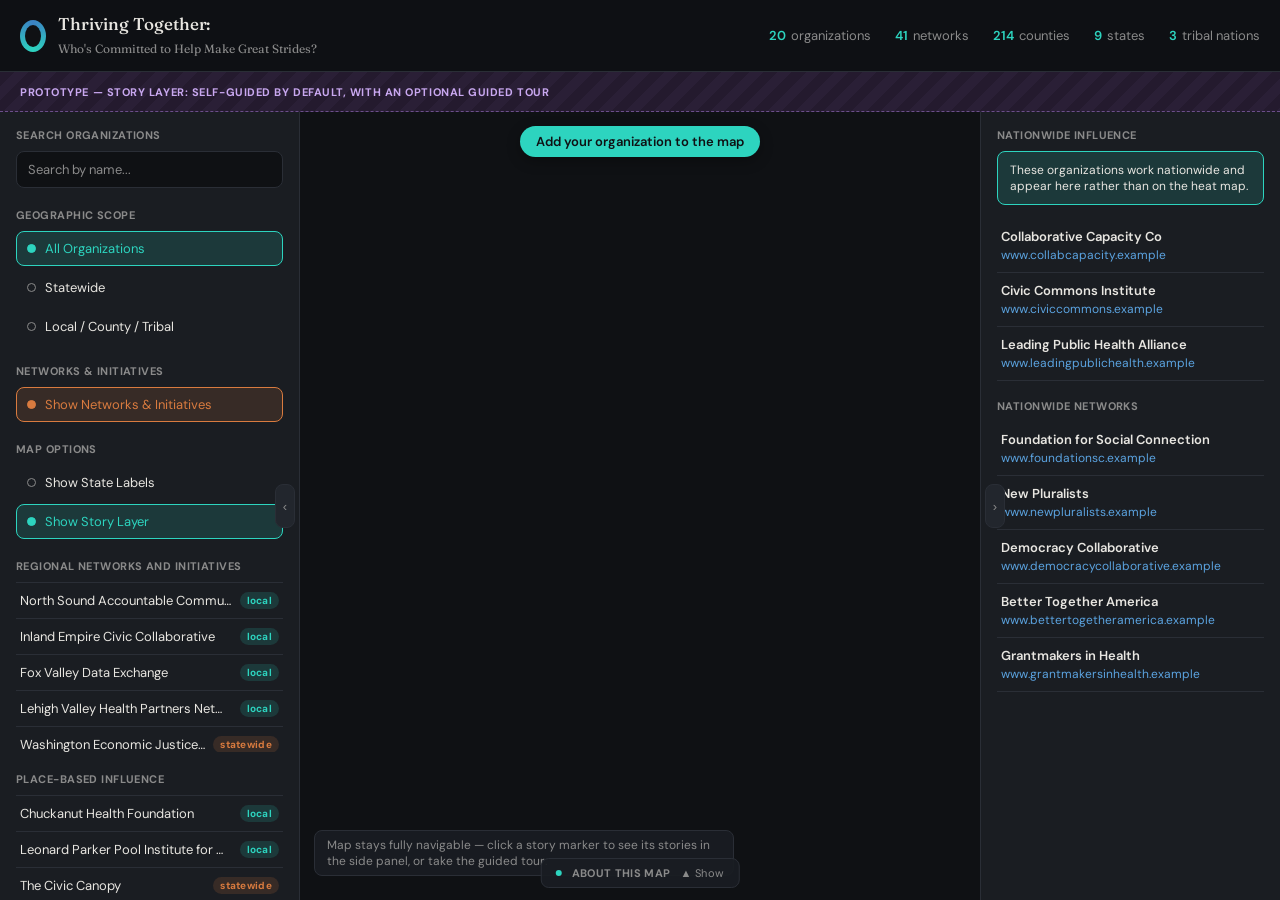
==== commit 1ec28315: "Float "Add your organization" over the top of the map, matching the live map Per Rippel: the button " ====
--- a/index.html
+++ b/index.html
@@ -24,9 +24,6 @@
       <h1>Thriving Together:<br /><span>Who's Committed to Help Make Great Strides?</span></h1>
     </div>
   </div>
-  <!-- Agreed Oct 21: an obvious way into the Count Me In form from the map
-       (rippel.org/count-me-in/ is Rippel's own link to the Airtable form). -->
-  <a class="header-cta" href="https://rippel.org/count-me-in/" target="_blank" rel="noopener">Add your organization to the map</a>
   <div class="stat-bar">
     <div class="stat"><span class="stat-value" id="stat-organizations">—</span><span class="stat-label">organizations</span></div>
     <div class="stat"><span class="stat-value" id="stat-networks">—</span><span class="stat-label">networks</span></div>
@@ -121,6 +118,11 @@
   <section class="screen active" id="screen-story">
     <div id="map-story" class="map"></div>
 
+    <!-- "Add your organization to the map" (agreed with Rippel Oct 21-22): floats over the top of
+         the map, like the live map's own .map-cta. rippel.org/count-me-in/ is Rippel's own link
+         to the Count Me In form. -->
+    <a class="map-cta" href="https://rippel.org/count-me-in/" target="_blank" rel="noopener"><span class="map-cta-full">Add your organization to the map</span><span class="map-cta-short">Add your organization</span></a>
+
     <div id="tour-banner" class="tour-banner">
       <span class="tour-banner-text">🧭 Prefer a guided walkthrough?</span>
       <button class="tour-banner-cta">Take a guided tour of stories</button>
--- a/css/style.css
+++ b/css/style.css
@@ -52,20 +52,6 @@
   color: var(--text);
 }
 .header-brand { display: flex; align-items: center; gap: 12px; }
-/* "Add your organization to the map" — links to the Count Me In form. */
-.header-cta {
-  margin-left: auto;
-  margin-right: 28px;
-  padding: 7px 14px;
-  border-radius: 20px;
-  background: var(--teal);
-  color: var(--bg);
-  font-size: 13px;
-  font-weight: 600;
-  text-decoration: none;
-  white-space: nowrap;
-}
-.header-cta:hover { background: var(--accent-light); }
 .logo-mark {
   width: 26px;
   height: 32px;
@@ -474,14 +460,38 @@
 
 /* Floating overlays center on the visible map area (not the full screen),
    so they track the side panels collapsing and the story panel opening. */
-.tour-banner {
+.tour-banner,
+.map-cta {
   --map-center: calc(var(--filters-w) + (100% - var(--filters-w) - var(--influence-w) - var(--story-panel-w)) / 2);
   transition: left 0.2s;
 }
-.tour-banner {
+/* "Add your organization to the map" — top of the map, above the tour banner. */
+.map-cta {
   position: absolute;
   left: var(--map-center);
   top: 14px;
+  transform: translateX(-50%);
+  z-index: 6;
+  padding: 7px 16px;
+  border-radius: 20px;
+  background: var(--teal);
+  color: var(--bg);
+  font-size: 13px;
+  font-weight: 600;
+  text-decoration: none;
+  white-space: nowrap;
+  box-shadow: 0 4px 14px rgba(0, 0, 0, 0.3);
+}
+.map-cta:hover { background: var(--accent-light); }
+.map-cta-short { display: none; }
+@media (max-width: 1199px) {
+  .map-cta-full { display: none; }
+  .map-cta-short { display: inline; }
+}
+.tour-banner {
+  position: absolute;
+  left: var(--map-center);
+  top: 58px; /* below .map-cta */
   transform: translateX(-50%);
   z-index: 6;
   display: flex;
@@ -528,8 +538,8 @@
    3). White ring + dark outline rather than teal, so it reads as "selected"
    against the light basemap without echoing the network pins' teal. */
 .story-tour-highlight {
-  width: 46px;
-  height: 46px;
+  width: 36px; /* sits inside the 52px region circle */
+  height: 36px;
   border-radius: 50%;
   border: 3px solid #fff;
   box-shadow: 0 0 0 2px #0f1114, 0 0 0 6px rgba(15, 17, 20, 0.18);
@@ -612,5 +622,5 @@
 @media (max-width: 768px) {
   .guided-panel { width: 100%; right: 0; }
   .mode-caption { max-width: calc(100vw - 40px); }
-  .header-cta { display: none; }
-}
+  .map-cta { padding: 6px 12px; font-size: 12px; }
+}
